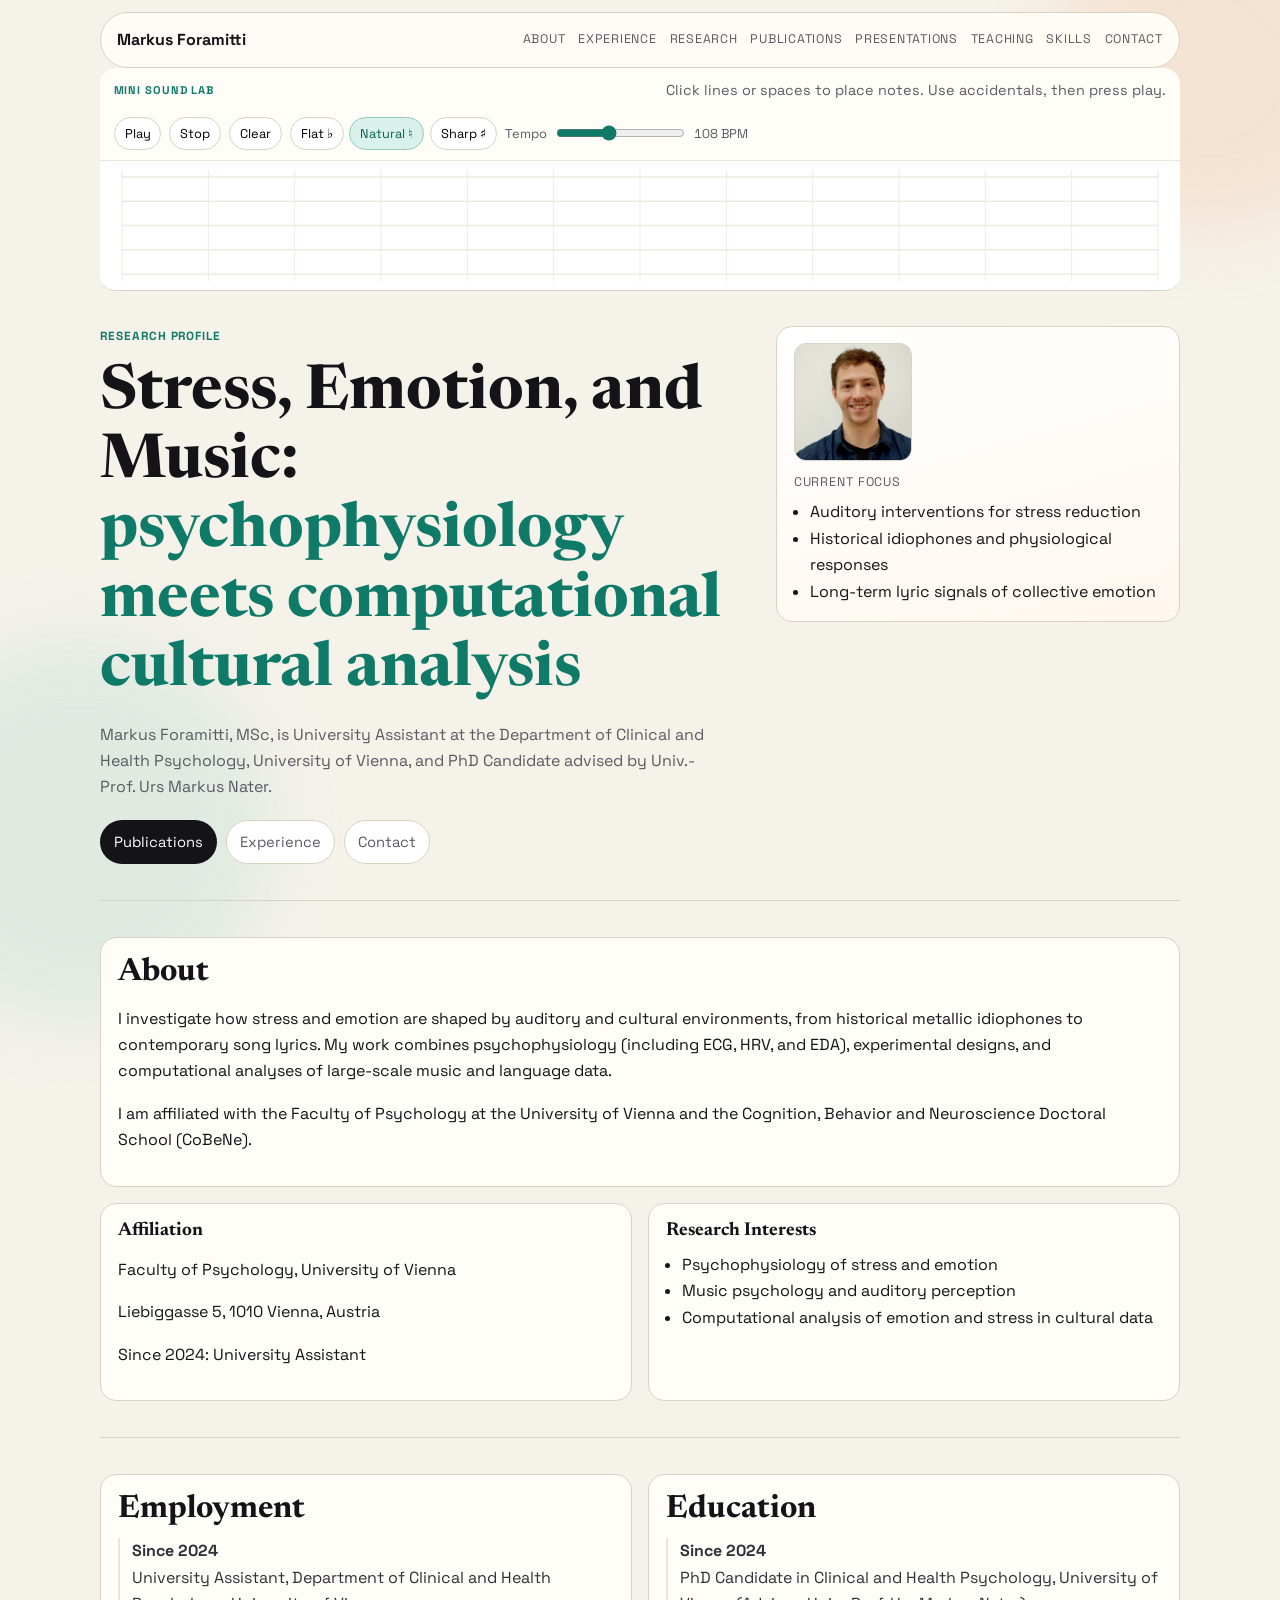
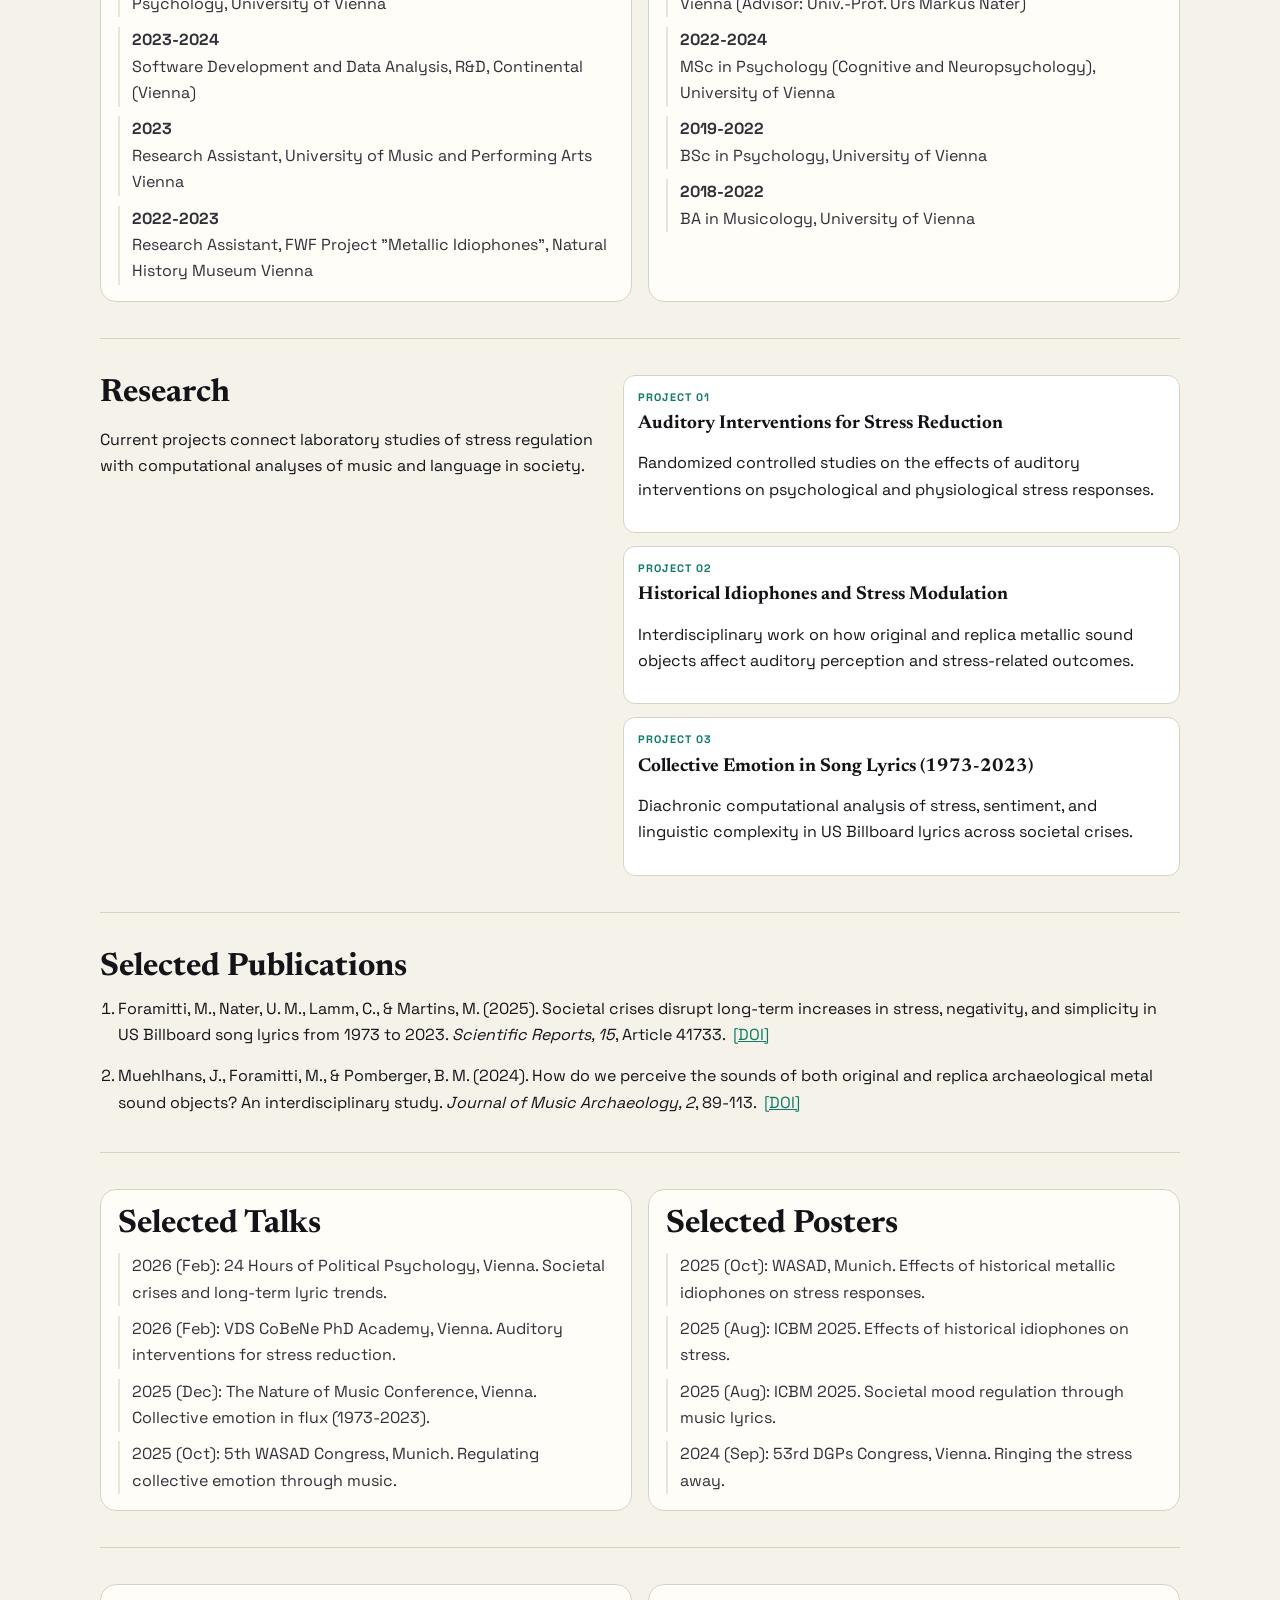
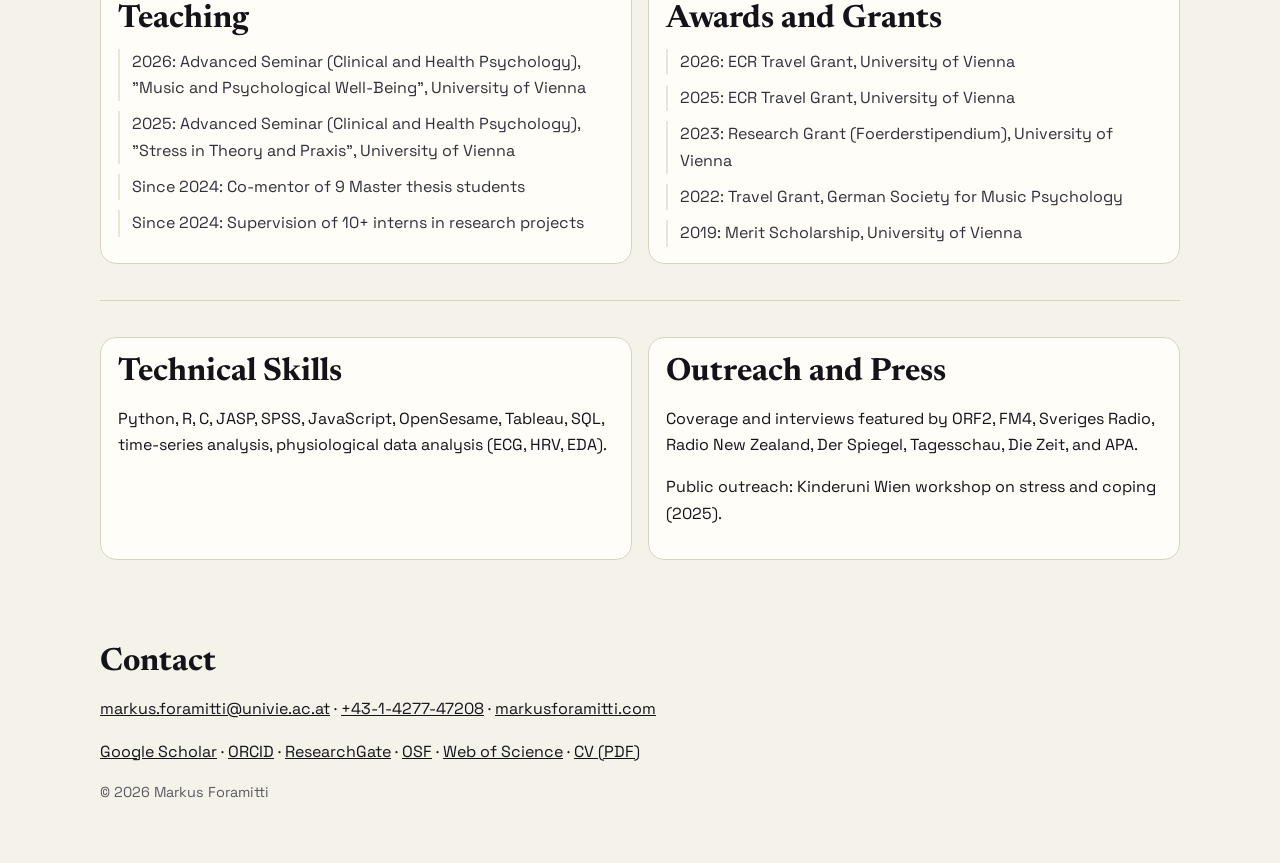
==== index.html @ e9f2b46a "Add files via upload" ====
<!doctype html>
<html lang="en">
  <head>
    <meta charset="UTF-8" />
    <meta name="viewport" content="width=device-width, initial-scale=1.0" />
    <title>Markus Foramitti | Researcher</title>
    <meta
      name="description"
      content="Personal website of Markus Foramitti, MSc. Research in stress, emotion, music psychology, and computational cultural data."
    />
    <link rel="preconnect" href="https://fonts.googleapis.com" />
    <link rel="preconnect" href="https://fonts.gstatic.com" crossorigin />
    <link
      href="https://fonts.googleapis.com/css2?family=Space+Grotesk:wght@400;500;700&family=Newsreader:opsz,wght@6..72,500;6..72,700&display=swap"
      rel="stylesheet"
    />
    <link rel="stylesheet" href="./styles.css" />
  </head>
  <body>
    <div class="decor decor-one" aria-hidden="true"></div>
    <div class="decor decor-two" aria-hidden="true"></div>

    <header class="site-header">
      <a class="brand" href="#top">Markus Foramitti</a>
      <nav class="site-nav" aria-label="Primary">
        <a href="#about">About</a>
        <a href="#experience">Experience</a>
        <a href="#research">Research</a>
        <a href="#publications">Publications</a>
        <a href="#presentations">Presentations</a>
        <a href="#teaching">Teaching</a>
        <a href="#skills">Skills</a>
        <a href="#contact">Contact</a>
      </nav>
    </header>

    <main id="top">
      <section class="interactive-banner reveal" aria-label="Interactive musical banner">
        <div class="banner-overlay">
          <p class="banner-kicker">Mini Sound Lab</p>
          <p class="banner-text">
            Click lines or spaces to place notes. Use accidentals, then press play.
          </p>
          <div class="music-controls">
            <button class="chip" id="play-notes">Play</button>
            <button class="chip" id="stop-notes">Stop</button>
            <button class="chip" id="clear-notes">Clear</button>
            <div class="accidental-group" aria-label="Accidental selection">
              <button class="chip acc-chip" data-acc="-1">Flat ♭</button>
              <button class="chip acc-chip is-active" data-acc="0">Natural ♮</button>
              <button class="chip acc-chip" data-acc="1">Sharp ♯</button>
            </div>
            <label class="tempo-wrap" for="tempo">
              Tempo
              <input id="tempo" type="range" min="60" max="180" value="108" />
              <span id="tempo-value">108 BPM</span>
            </label>
          </div>
        </div>
        <canvas id="music-staff" aria-label="Musical staff editor"></canvas>
      </section>

      <section class="hero reveal">
        <div class="hero-grid">
          <div>
            <p class="eyebrow">Research Profile</p>
            <h1>
              Stress, Emotion, and Music:
              <span>psychophysiology meets computational cultural analysis</span>
            </h1>
            <p class="lead">
              Markus Foramitti, MSc, is University Assistant at the Department
              of Clinical and Health Psychology, University of Vienna, and PhD
              Candidate advised by Univ.-Prof. Urs Markus Nater.
            </p>
            <div class="hero-actions">
              <a class="btn btn-primary" href="#publications">Publications</a>
              <a class="btn btn-ghost" href="#experience">Experience</a>
              <a class="btn btn-ghost" href="#contact">Contact</a>
            </div>
          </div>
          <aside class="hero-panel">
            <img
              class="profile-photo"
              src="./Foto2.jpeg"
              alt="Portrait of Markus Foramitti"
            />
            <p class="panel-title">Current Focus</p>
            <ul>
              <li>Auditory interventions for stress reduction</li>
              <li>Historical idiophones and physiological responses</li>
              <li>Long-term lyric signals of collective emotion</li>
            </ul>
          </aside>
        </div>
      </section>

      <section class="cards reveal" id="about">
        <article class="card card-large">
          <h2>About</h2>
          <p>
            I investigate how stress and emotion are shaped by auditory and
            cultural environments, from historical metallic idiophones to
            contemporary song lyrics. My work combines psychophysiology
            (including ECG, HRV, and EDA), experimental designs, and
            computational analyses of large-scale music and language data.
          </p>
          <p>
            I am affiliated with the Faculty of Psychology at the University of
            Vienna and the Cognition, Behavior and Neuroscience Doctoral School
            (CoBeNe).
          </p>
        </article>
        <article class="card">
          <h3>Affiliation</h3>
          <p>Faculty of Psychology, University of Vienna</p>
          <p>Liebiggasse 5, 1010 Vienna, Austria</p>
          <p>Since 2024: University Assistant</p>
        </article>
        <article class="card">
          <h3>Research Interests</h3>
          <ul>
            <li>Psychophysiology of stress and emotion</li>
            <li>Music psychology and auditory perception</li>
            <li>Computational analysis of emotion and stress in cultural data</li>
          </ul>
        </article>
      </section>

      <section class="cards reveal" id="experience">
        <article class="card">
          <h2>Employment</h2>
          <ul class="timeline">
            <li>
              <strong>Since 2024</strong><br />
              University Assistant, Department of Clinical and Health
              Psychology, University of Vienna
            </li>
            <li>
              <strong>2023-2024</strong><br />
              Software Development and Data Analysis, R&D, Continental (Vienna)
            </li>
            <li>
              <strong>2023</strong><br />
              Research Assistant, University of Music and Performing Arts Vienna
            </li>
            <li>
              <strong>2022-2023</strong><br />
              Research Assistant, FWF Project "Metallic Idiophones", Natural
              History Museum Vienna
            </li>
          </ul>
        </article>
        <article class="card">
          <h2>Education</h2>
          <ul class="timeline">
            <li>
              <strong>Since 2024</strong><br />
              PhD Candidate in Clinical and Health Psychology, University of
              Vienna (Advisor: Univ.-Prof. Urs Markus Nater)
            </li>
            <li>
              <strong>2022-2024</strong><br />
              MSc in Psychology (Cognitive and Neuropsychology), University of
              Vienna
            </li>
            <li>
              <strong>2019-2022</strong><br />
              BSc in Psychology, University of Vienna
            </li>
            <li>
              <strong>2018-2022</strong><br />
              BA in Musicology, University of Vienna
            </li>
          </ul>
        </article>
      </section>

      <section class="split reveal" id="research">
        <div>
          <h2>Research</h2>
          <p>
            Current projects connect laboratory studies of stress regulation
            with computational analyses of music and language in society.
          </p>
        </div>
        <div class="project-list">
          <article class="project">
            <p class="project-tag">Project 01</p>
            <h3>Auditory Interventions for Stress Reduction</h3>
            <p>
              Randomized controlled studies on the effects of auditory
              interventions on psychological and physiological stress responses.
            </p>
          </article>
          <article class="project">
            <p class="project-tag">Project 02</p>
            <h3>Historical Idiophones and Stress Modulation</h3>
            <p>
              Interdisciplinary work on how original and replica metallic sound
              objects affect auditory perception and stress-related outcomes.
            </p>
          </article>
          <article class="project">
            <p class="project-tag">Project 03</p>
            <h3>Collective Emotion in Song Lyrics (1973-2023)</h3>
            <p>
              Diachronic computational analysis of stress, sentiment, and
              linguistic complexity in US Billboard lyrics across societal
              crises.
            </p>
          </article>
        </div>
      </section>

      <section class="reveal" id="publications">
        <h2>Selected Publications</h2>
        <ol class="pub-list">
          <li>
            Foramitti, M., Nater, U. M., Lamm, C., & Martins, M. (2025).
            Societal crises disrupt long-term increases in stress, negativity,
            and simplicity in US Billboard song lyrics from 1973 to 2023.
            <em>Scientific Reports, 15</em>, Article 41733.
            <a href="https://doi.org/10.1038/s41598-025-28327-5">[DOI]</a>
          </li>
          <li>
            Muehlhans, J., Foramitti, M., & Pomberger, B. M. (2024). How do we
            perceive the sounds of both original and replica archaeological
            metal sound objects? An interdisciplinary study.
            <em>Journal of Music Archaeology, 2</em>, 89-113.
            <a href="https://doi.org/10.1553/JMA-002-04">[DOI]</a>
          </li>
        </ol>
      </section>

      <section class="cards reveal" id="presentations">
        <article class="card">
          <h2>Selected Talks</h2>
          <ul class="timeline">
            <li>
              2026 (Feb): 24 Hours of Political Psychology, Vienna. Societal
              crises and long-term lyric trends.
            </li>
            <li>
              2026 (Feb): VDS CoBeNe PhD Academy, Vienna. Auditory
              interventions for stress reduction.
            </li>
            <li>
              2025 (Dec): The Nature of Music Conference, Vienna. Collective
              emotion in flux (1973-2023).
            </li>
            <li>
              2025 (Oct): 5th WASAD Congress, Munich. Regulating collective
              emotion through music.
            </li>
          </ul>
        </article>
        <article class="card">
          <h2>Selected Posters</h2>
          <ul class="timeline">
            <li>
              2025 (Oct): WASAD, Munich. Effects of historical metallic
              idiophones on stress responses.
            </li>
            <li>
              2025 (Aug): ICBM 2025. Effects of historical idiophones on stress.
            </li>
            <li>
              2025 (Aug): ICBM 2025. Societal mood regulation through music
              lyrics.
            </li>
            <li>
              2024 (Sep): 53rd DGPs Congress, Vienna. Ringing the stress away.
            </li>
          </ul>
        </article>
      </section>

      <section class="cards reveal" id="teaching">
        <article class="card">
          <h2>Teaching</h2>
          <ul class="timeline">
            <li>
              2026: Advanced Seminar (Clinical and Health Psychology), "Music
              and Psychological Well-Being", University of Vienna
            </li>
            <li>
              2025: Advanced Seminar (Clinical and Health Psychology), "Stress
              in Theory and Praxis", University of Vienna
            </li>
            <li>Since 2024: Co-mentor of 9 Master thesis students</li>
            <li>Since 2024: Supervision of 10+ interns in research projects</li>
          </ul>
        </article>
        <article class="card">
          <h2>Awards and Grants</h2>
          <ul class="timeline">
            <li>2026: ECR Travel Grant, University of Vienna</li>
            <li>2025: ECR Travel Grant, University of Vienna</li>
            <li>2023: Research Grant (Foerderstipendium), University of Vienna</li>
            <li>2022: Travel Grant, German Society for Music Psychology</li>
            <li>2019: Merit Scholarship, University of Vienna</li>
          </ul>
        </article>
      </section>

      <section class="cards reveal" id="skills">
        <article class="card">
          <h2>Technical Skills</h2>
          <p>
            Python, R, C, JASP, SPSS, JavaScript, OpenSesame, Tableau, SQL,
            time-series analysis, physiological data analysis (ECG, HRV, EDA).
          </p>
        </article>
        <article class="card">
          <h2>Outreach and Press</h2>
          <p>
            Coverage and interviews featured by ORF2, FM4, Sveriges Radio, Radio
            New Zealand, Der Spiegel, Tagesschau, Die Zeit, and APA.
          </p>
          <p>
            Public outreach: Kinderuni Wien workshop on stress and coping
            (2025).
          </p>
        </article>
      </section>
    </main>

    <footer class="site-footer reveal" id="contact">
      <h2>Contact</h2>
      <p>
        <a href="mailto:markus.foramitti@univie.ac.at">markus.foramitti@univie.ac.at</a>
        ·
        <a href="tel:+431427747208">+43-1-4277-47208</a>
        ·
        <a href="https://markusforamitti.com">markusforamitti.com</a>
      </p>
      <p>
        <a href="#">Google Scholar</a>
        ·
        <a href="#">ORCID</a>
        ·
        <a href="#">ResearchGate</a>
        ·
        <a href="#">OSF</a>
        ·
        <a href="#">Web of Science</a>
        ·
        <a href="#">CV (PDF)</a>
      </p>
      <p class="small">© <span id="year"></span> Markus Foramitti</p>
    </footer>

    <script src="./script.js"></script>
  </body>
</html>
---- styles.css ----
:root {
  --bg: #f5f2ea;
  --paper: #fffdf8;
  --ink: #141318;
  --muted: #5b5a62;
  --line: #d8d2c5;
  --brand: #0f7a68;
  --brand-soft: #d8f1ea;
  --accent: #ff7f50;
  --max: 1080px;
  --radius: 16px;
}

*,
*::before,
*::after {
  box-sizing: border-box;
}

html {
  scroll-behavior: smooth;
}

body {
  margin: 0;
  min-height: 100vh;
  font-family: "Space Grotesk", sans-serif;
  color: var(--ink);
  background: var(--bg);
  line-height: 1.65;
}

.decor {
  position: fixed;
  z-index: -1;
  border-radius: 999px;
  filter: blur(35px);
  opacity: 0.35;
}

.decor-one {
  width: 320px;
  height: 320px;
  top: -90px;
  right: -90px;
  background: #f5c9a8;
}

.decor-two {
  width: 380px;
  height: 380px;
  bottom: -120px;
  left: -110px;
  background: #b9ddd2;
}

a {
  color: inherit;
}

.site-header {
  position: sticky;
  top: 0;
  z-index: 50;
  width: min(100% - 2rem, var(--max));
  margin: 0.75rem auto 0;
  padding: 0.85rem 1rem;
  border: 1px solid var(--line);
  border-radius: 999px;
  background: rgba(255, 253, 248, 0.92);
  backdrop-filter: blur(10px);
  display: flex;
  align-items: center;
  justify-content: space-between;
  gap: 1rem;
}

.brand {
  text-decoration: none;
  font-weight: 700;
}

.site-nav {
  display: flex;
  flex-wrap: wrap;
  justify-content: flex-end;
  gap: 0.4rem 0.8rem;
}

.site-nav a {
  text-decoration: none;
  font-size: 0.78rem;
  letter-spacing: 0.06em;
  text-transform: uppercase;
  color: var(--muted);
}

.site-nav a:hover {
  color: var(--ink);
}

main,
.site-footer {
  width: min(100% - 2rem, var(--max));
  margin: 0 auto;
}

section {
  margin: 0;
  padding: 2.25rem 0;
  border-top: 1px solid var(--line);
}

h1,
h2,
h3 {
  font-family: "Newsreader", serif;
  line-height: 1.13;
  margin: 0 0 0.7rem;
}

h1 {
  font-size: clamp(2.05rem, 4.8vw, 4rem);
  max-width: 19ch;
}

h2 {
  font-size: clamp(1.4rem, 2.5vw, 2rem);
}

h1 span {
  color: var(--brand);
}

.eyebrow {
  margin: 0 0 0.8rem;
  font-size: 0.74rem;
  letter-spacing: 0.08em;
  text-transform: uppercase;
  color: var(--brand);
  font-weight: 700;
}

.lead {
  max-width: 62ch;
  color: var(--muted);
}

.hero {
  border-top: 0;
  padding-top: 2.2rem;
}

.hero-grid {
  display: grid;
  grid-template-columns: 1.3fr 0.8fr;
  gap: 1.2rem;
  align-items: start;
}

.hero-panel {
  background: linear-gradient(165deg, #fff 0%, #fff7ef 100%);
  border: 1px solid var(--line);
  border-radius: var(--radius);
  padding: 1rem 1.05rem;
}

.profile-photo {
  width: 118px;
  max-width: 100%;
  aspect-ratio: 1 / 1;
  object-fit: cover;
  border-radius: 12px;
  border: 1px solid #d9d3c7;
  margin: 0 0 0.7rem;
  display: block;
}

.hero-panel ul {
  margin: 0.4rem 0 0;
  padding-left: 1rem;
}

.panel-title {
  margin: 0;
  font-size: 0.78rem;
  letter-spacing: 0.07em;
  text-transform: uppercase;
  color: var(--muted);
}

.hero-actions {
  margin-top: 1.2rem;
  display: flex;
  gap: 0.6rem;
  flex-wrap: wrap;
}

.btn {
  text-decoration: none;
  display: inline-block;
  font-size: 0.92rem;
  padding: 0.54rem 0.8rem;
  border-radius: 999px;
  border: 1px solid transparent;
}

.btn-primary {
  background: var(--ink);
  color: #fff;
}

.btn-ghost {
  background: #fff;
  border-color: var(--line);
  color: var(--muted);
}

.interactive-banner {
  padding: 0;
  border-top: 0;
  border-bottom: 1px solid var(--line);
  border-radius: var(--radius);
  overflow: hidden;
  background: var(--paper);
}

.banner-overlay {
  padding: 0.7rem 0.85rem 0.65rem;
  display: flex;
  align-items: center;
  justify-content: space-between;
  gap: 0.9rem;
  flex-wrap: wrap;
}

.banner-kicker {
  margin: 0;
  font-size: 0.7rem;
  letter-spacing: 0.08em;
  text-transform: uppercase;
  color: var(--brand);
  font-weight: 700;
}

.banner-text {
  margin: 0;
  color: var(--muted);
  font-size: 0.9rem;
}

.music-controls {
  display: flex;
  align-items: center;
  gap: 0.5rem;
  flex-wrap: wrap;
}

.accidental-group {
  display: inline-flex;
  align-items: center;
  gap: 0.35rem;
}

.chip {
  background: #fff;
  border: 1px solid var(--line);
  border-radius: 999px;
  padding: 0.3rem 0.62rem;
  font: inherit;
  font-size: 0.8rem;
  cursor: pointer;
}

.chip:hover {
  border-color: #bcb6a8;
}

.acc-chip.is-active {
  background: var(--brand-soft);
  border-color: #96c8bc;
  color: #0d5f51;
}

.tempo-wrap {
  display: inline-flex;
  align-items: center;
  gap: 0.45rem;
  font-size: 0.8rem;
  color: var(--muted);
}

#tempo {
  accent-color: var(--brand);
}

#tempo-value {
  min-width: 64px;
  font-variant-numeric: tabular-nums;
}

#music-staff {
  width: 100%;
  height: 130px;
  display: block;
  border-top: 1px solid #ece7db;
  background: linear-gradient(180deg, #fff 0%, #fffdf9 100%);
  cursor: crosshair;
}

.cards {
  display: grid;
  grid-template-columns: repeat(2, minmax(0, 1fr));
  gap: 1rem;
}

.card {
  background: var(--paper);
  border: 1px solid var(--line);
  border-radius: var(--radius);
  padding: 1rem 1.05rem;
}

.card-large {
  grid-column: span 2;
}

.split {
  display: grid;
  grid-template-columns: 1fr 1.1fr;
  gap: 1rem;
}

.project-list {
  display: grid;
  gap: 0.8rem;
}

.project {
  background: #fff;
  border: 1px solid var(--line);
  border-radius: 12px;
  padding: 0.82rem 0.9rem;
}

.project-tag {
  margin: 0 0 0.4rem;
  font-size: 0.68rem;
  letter-spacing: 0.09em;
  text-transform: uppercase;
  color: var(--brand);
  font-weight: 700;
}

ul {
  margin: 0.4rem 0 0;
  padding-left: 1rem;
}

.timeline {
  list-style: none;
  padding: 0;
  margin: 0.4rem 0 0;
  display: grid;
  gap: 0.62rem;
}

.timeline li {
  border-left: 2px solid #ebe5d8;
  padding-left: 0.75rem;
  color: #303038;
}

.pub-list {
  margin: 0.45rem 0 0;
  padding-left: 1.15rem;
  display: grid;
  gap: 0.9rem;
}

.pub-list a {
  color: var(--brand);
  margin-left: 0.25rem;
}

.site-footer {
  margin-top: 1rem;
  padding: 2rem 0 2.7rem;
}

.site-footer .small {
  color: var(--muted);
  font-size: 0.9rem;
}

.reveal {
  opacity: 0;
  transform: translateY(10px);
}

.reveal.visible {
  opacity: 1;
  transform: translateY(0);
  transition: opacity 0.55s ease, transform 0.55s ease;
}

@media (max-width: 920px) {
  .hero-grid,
  .split {
    grid-template-columns: 1fr;
  }
}

@media (max-width: 760px) {
  .site-header {
    border-radius: 18px;
    align-items: flex-start;
  }

  .cards {
    grid-template-columns: 1fr;
  }

  .card-large {
    grid-column: span 1;
  }

  .banner-overlay {
    padding: 0.7rem;
  }

  #music-staff {
    height: 145px;
  }

  .tempo-wrap {
    width: 100%;
  }

  .profile-photo {
    width: 96px;
  }
}
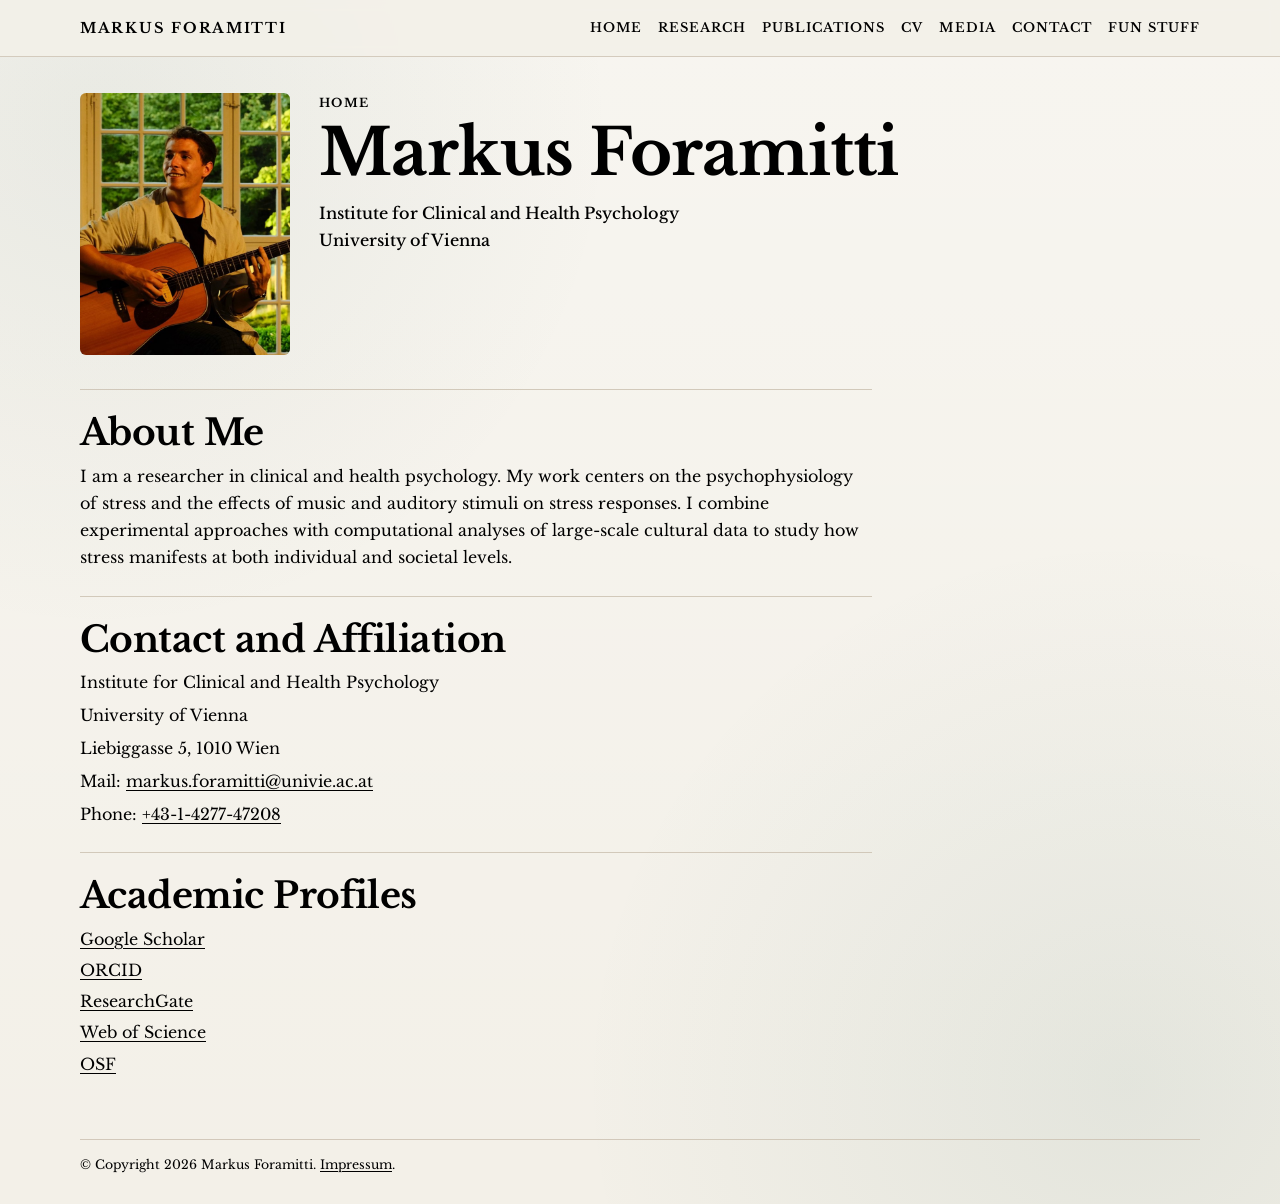
==== commit a85f1679: "Add files via upload" ====
--- a/index.html
+++ b/index.html
@@ -2,353 +2,167 @@
 <html lang="en">
   <head>
     <meta charset="UTF-8" />
-    <meta name="viewport" content="width=device-width, initial-scale=1.0" />
-    <title>Markus Foramitti | Researcher</title>
+    <meta name="viewport" content="width=device-width, initial-scale=1" />
+    <title>Home | Markus Foramitti</title>
     <meta
       name="description"
-      content="Personal website of Markus Foramitti, MSc. Research in stress, emotion, music psychology, and computational cultural data."
+      content="Home page of Markus Foramitti, researcher in clinical and health psychology with a focus on psychophysiology of stress and auditory stimuli."
+    />
+    <link rel="canonical" href="https://markusforamitti.com/" />
+    <meta property="og:title" content="Markus Foramitti" />
+    <meta
+      property="og:description"
+      content="Research in clinical and health psychology, stress psychophysiology, and music-related stress responses."
+    />
+    <meta property="og:type" content="website" />
+    <meta property="og:url" content="https://markusforamitti.com/" />
+    <meta property="og:image" content="https://markusforamitti.com/Foto_website.jpeg" />
+    <meta name="twitter:card" content="summary_large_image" />
+    <meta name="twitter:title" content="Markus Foramitti" />
+    <meta
+      name="twitter:description"
+      content="Research in clinical and health psychology, stress psychophysiology, and music-related stress responses."
     />
     <link rel="preconnect" href="https://fonts.googleapis.com" />
     <link rel="preconnect" href="https://fonts.gstatic.com" crossorigin />
     <link
-      href="https://fonts.googleapis.com/css2?family=Space+Grotesk:wght@400;500;700&family=Newsreader:opsz,wght@6..72,500;6..72,700&display=swap"
+      href="https://fonts.googleapis.com/css2?family=Libre+Baskerville:wght@400;700&display=swap"
       rel="stylesheet"
     />
     <link rel="stylesheet" href="./styles.css" />
+    <script type="application/ld+json">
+      {
+        "@context": "https://schema.org",
+        "@graph": [
+          {
+            "@type": "WebSite",
+            "@id": "https://markusforamitti.com/#website",
+            "name": "Markus Foramitti",
+            "url": "https://markusforamitti.com/"
+          },
+          {
+            "@type": "Person",
+            "@id": "https://markusforamitti.com/#person",
+            "name": "Markus Foramitti",
+            "url": "https://markusforamitti.com/",
+            "image": "https://markusforamitti.com/Foto_website.jpeg",
+            "jobTitle": "Researcher in Clinical and Health Psychology",
+            "affiliation": {
+              "@type": "Organization",
+              "name": "University of Vienna, Institute for Clinical and Health Psychology"
+            },
+            "email": "markus.foramitti@univie.ac.at",
+            "telephone": "+43-1-4277-47208",
+            "sameAs": [
+              "https://scholar.google.com/citations?user=DZDmgwkAAAAJ&hl=de",
+              "https://orcid.org/0009-0004-8712-4352",
+              "https://www.researchgate.net/profile/Markus_Foramitti",
+              "https://www.webofscience.com/wos/author/record/MCI-7844-2025",
+              "https://osf.io/user/whpj5"
+            ]
+          },
+          {
+            "@type": "WebPage",
+            "name": "Home",
+            "url": "https://markusforamitti.com/",
+            "isPartOf": { "@id": "https://markusforamitti.com/#website" },
+            "about": { "@id": "https://markusforamitti.com/#person" }
+          }
+        ]
+      }
+    </script>
   </head>
   <body>
-    <div class="decor decor-one" aria-hidden="true"></div>
-    <div class="decor decor-two" aria-hidden="true"></div>
-
     <header class="site-header">
-      <a class="brand" href="#top">Markus Foramitti</a>
-      <nav class="site-nav" aria-label="Primary">
-        <a href="#about">About</a>
-        <a href="#experience">Experience</a>
-        <a href="#research">Research</a>
-        <a href="#publications">Publications</a>
-        <a href="#presentations">Presentations</a>
-        <a href="#teaching">Teaching</a>
-        <a href="#skills">Skills</a>
-        <a href="#contact">Contact</a>
-      </nav>
+      <div class="wrap header-inner">
+        <a class="brand" href="./index.html">Markus Foramitti</a>
+        <button
+          class="nav-toggle"
+          type="button"
+          aria-expanded="false"
+          aria-controls="site-nav"
+        >
+          Menu
+        </button>
+        <nav class="site-nav" id="site-nav" aria-label="Primary">
+          <a href="./index.html" aria-current="page">Home</a>
+          <a href="./research.html">Research</a>
+          <a href="./publications.html">Publications</a>
+          <a href="./cv.html">CV</a>
+          <a href="./media.html">Media</a>
+          <a href="./contact.html">Contact</a>
+          <a href="./fun-stuff.html">Fun Stuff</a>
+        </nav>
+      </div>
     </header>
 
-    <main id="top">
-      <section class="interactive-banner reveal" aria-label="Interactive musical banner">
-        <div class="banner-overlay">
-          <p class="banner-kicker">Mini Sound Lab</p>
-          <p class="banner-text">
-            Click lines or spaces to place notes. Use accidentals, then press play.
+    <main class="wrap home-main">
+      <section class="hero">
+        <img
+          class="headshot"
+          src="./Foto_website.jpeg"
+          alt="Portrait of Markus Foramitti"
+        />
+        <div class="hero-copy">
+          <p class="kicker">Home</p>
+          <h1>Markus Foramitti</h1>
+          <p class="affiliations">
+            Institute for Clinical and Health Psychology<br />
+            University of Vienna
           </p>
-          <div class="music-controls">
-            <button class="chip" id="play-notes">Play</button>
-            <button class="chip" id="stop-notes">Stop</button>
-            <button class="chip" id="clear-notes">Clear</button>
-            <div class="accidental-group" aria-label="Accidental selection">
-              <button class="chip acc-chip" data-acc="-1">Flat ♭</button>
-              <button class="chip acc-chip is-active" data-acc="0">Natural ♮</button>
-              <button class="chip acc-chip" data-acc="1">Sharp ♯</button>
-            </div>
-            <label class="tempo-wrap" for="tempo">
-              Tempo
-              <input id="tempo" type="range" min="60" max="180" value="108" />
-              <span id="tempo-value">108 BPM</span>
-            </label>
-          </div>
-        </div>
-        <canvas id="music-staff" aria-label="Musical staff editor"></canvas>
-      </section>
-
-      <section class="hero reveal">
-        <div class="hero-grid">
-          <div>
-            <p class="eyebrow">Research Profile</p>
-            <h1>
-              Stress, Emotion, and Music:
-              <span>psychophysiology meets computational cultural analysis</span>
-            </h1>
-            <p class="lead">
-              Markus Foramitti, MSc, is University Assistant at the Department
-              of Clinical and Health Psychology, University of Vienna, and PhD
-              Candidate advised by Univ.-Prof. Urs Markus Nater.
-            </p>
-            <div class="hero-actions">
-              <a class="btn btn-primary" href="#publications">Publications</a>
-              <a class="btn btn-ghost" href="#experience">Experience</a>
-              <a class="btn btn-ghost" href="#contact">Contact</a>
-            </div>
-          </div>
-          <aside class="hero-panel">
-            <img
-              class="profile-photo"
-              src="./Foto2.jpeg"
-              alt="Portrait of Markus Foramitti"
-            />
-            <p class="panel-title">Current Focus</p>
-            <ul>
-              <li>Auditory interventions for stress reduction</li>
-              <li>Historical idiophones and physiological responses</li>
-              <li>Long-term lyric signals of collective emotion</li>
-            </ul>
-          </aside>
         </div>
       </section>
 
-      <section class="cards reveal" id="about">
-        <article class="card card-large">
-          <h2>About</h2>
-          <p>
-            I investigate how stress and emotion are shaped by auditory and
-            cultural environments, from historical metallic idiophones to
-            contemporary song lyrics. My work combines psychophysiology
-            (including ECG, HRV, and EDA), experimental designs, and
-            computational analyses of large-scale music and language data.
-          </p>
-          <p>
-            I am affiliated with the Faculty of Psychology at the University of
-            Vienna and the Cognition, Behavior and Neuroscience Doctoral School
-            (CoBeNe).
-          </p>
-        </article>
-        <article class="card">
-          <h3>Affiliation</h3>
-          <p>Faculty of Psychology, University of Vienna</p>
-          <p>Liebiggasse 5, 1010 Vienna, Austria</p>
-          <p>Since 2024: University Assistant</p>
-        </article>
-        <article class="card">
-          <h3>Research Interests</h3>
-          <ul>
-            <li>Psychophysiology of stress and emotion</li>
-            <li>Music psychology and auditory perception</li>
-            <li>Computational analysis of emotion and stress in cultural data</li>
-          </ul>
-        </article>
+      <section class="content-section" aria-labelledby="about-heading">
+        <h2 id="about-heading">About Me</h2>
+        <p>
+          I am a researcher in clinical and health psychology. My work centers on
+          the psychophysiology of stress and the effects of music and auditory
+          stimuli on stress responses. I combine experimental approaches with
+          computational analyses of large-scale cultural data to study how stress
+          manifests at both individual and societal levels.
+        </p>
       </section>
 
-      <section class="cards reveal" id="experience">
-        <article class="card">
-          <h2>Employment</h2>
-          <ul class="timeline">
-            <li>
-              <strong>Since 2024</strong><br />
-              University Assistant, Department of Clinical and Health
-              Psychology, University of Vienna
-            </li>
-            <li>
-              <strong>2023-2024</strong><br />
-              Software Development and Data Analysis, R&D, Continental (Vienna)
-            </li>
-            <li>
-              <strong>2023</strong><br />
-              Research Assistant, University of Music and Performing Arts Vienna
-            </li>
-            <li>
-              <strong>2022-2023</strong><br />
-              Research Assistant, FWF Project "Metallic Idiophones", Natural
-              History Museum Vienna
-            </li>
-          </ul>
-        </article>
-        <article class="card">
-          <h2>Education</h2>
-          <ul class="timeline">
-            <li>
-              <strong>Since 2024</strong><br />
-              PhD Candidate in Clinical and Health Psychology, University of
-              Vienna (Advisor: Univ.-Prof. Urs Markus Nater)
-            </li>
-            <li>
-              <strong>2022-2024</strong><br />
-              MSc in Psychology (Cognitive and Neuropsychology), University of
-              Vienna
-            </li>
-            <li>
-              <strong>2019-2022</strong><br />
-              BSc in Psychology, University of Vienna
-            </li>
-            <li>
-              <strong>2018-2022</strong><br />
-              BA in Musicology, University of Vienna
-            </li>
-          </ul>
-        </article>
+      <section class="content-section" aria-labelledby="contact-heading">
+        <h2 id="contact-heading">Contact and Affiliation</h2>
+        <p>Institute for Clinical and Health Psychology</p>
+        <p>University of Vienna</p>
+        <p>Liebiggasse 5, 1010 Wien</p>
+        <p>
+          Mail:
+          <a href="mailto:markus.foramitti@univie.ac.at">markus.foramitti@univie.ac.at</a>
+        </p>
+        <p>Phone: <a href="tel:+431427747208">+43-1-4277-47208</a></p>
       </section>
 
-      <section class="split reveal" id="research">
-        <div>
-          <h2>Research</h2>
-          <p>
-            Current projects connect laboratory studies of stress regulation
-            with computational analyses of music and language in society.
-          </p>
-        </div>
-        <div class="project-list">
-          <article class="project">
-            <p class="project-tag">Project 01</p>
-            <h3>Auditory Interventions for Stress Reduction</h3>
-            <p>
-              Randomized controlled studies on the effects of auditory
-              interventions on psychological and physiological stress responses.
-            </p>
-          </article>
-          <article class="project">
-            <p class="project-tag">Project 02</p>
-            <h3>Historical Idiophones and Stress Modulation</h3>
-            <p>
-              Interdisciplinary work on how original and replica metallic sound
-              objects affect auditory perception and stress-related outcomes.
-            </p>
-          </article>
-          <article class="project">
-            <p class="project-tag">Project 03</p>
-            <h3>Collective Emotion in Song Lyrics (1973-2023)</h3>
-            <p>
-              Diachronic computational analysis of stress, sentiment, and
-              linguistic complexity in US Billboard lyrics across societal
-              crises.
-            </p>
-          </article>
-        </div>
-      </section>
-
-      <section class="reveal" id="publications">
-        <h2>Selected Publications</h2>
-        <ol class="pub-list">
+      <section class="content-section" aria-labelledby="platforms-heading">
+        <h2 id="platforms-heading">Academic Profiles</h2>
+        <ul class="links-list">
           <li>
-            Foramitti, M., Nater, U. M., Lamm, C., & Martins, M. (2025).
-            Societal crises disrupt long-term increases in stress, negativity,
-            and simplicity in US Billboard song lyrics from 1973 to 2023.
-            <em>Scientific Reports, 15</em>, Article 41733.
-            <a href="https://doi.org/10.1038/s41598-025-28327-5">[DOI]</a>
+            <a href="https://scholar.google.com/citations?user=DZDmgwkAAAAJ&hl=de"
+              >Google Scholar</a
+            >
+          </li>
+          <li><a href="https://orcid.org/0009-0004-8712-4352">ORCID</a></li>
+          <li>
+            <a href="https://www.researchgate.net/profile/Markus_Foramitti">ResearchGate</a>
           </li>
           <li>
-            Muehlhans, J., Foramitti, M., & Pomberger, B. M. (2024). How do we
-            perceive the sounds of both original and replica archaeological
-            metal sound objects? An interdisciplinary study.
-            <em>Journal of Music Archaeology, 2</em>, 89-113.
-            <a href="https://doi.org/10.1553/JMA-002-04">[DOI]</a>
+            <a href="https://www.webofscience.com/wos/author/record/MCI-7844-2025"
+              >Web of Science</a
+            >
           </li>
-        </ol>
-      </section>
-
-      <section class="cards reveal" id="presentations">
-        <article class="card">
-          <h2>Selected Talks</h2>
-          <ul class="timeline">
-            <li>
-              2026 (Feb): 24 Hours of Political Psychology, Vienna. Societal
-              crises and long-term lyric trends.
-            </li>
-            <li>
-              2026 (Feb): VDS CoBeNe PhD Academy, Vienna. Auditory
-              interventions for stress reduction.
-            </li>
-            <li>
-              2025 (Dec): The Nature of Music Conference, Vienna. Collective
-              emotion in flux (1973-2023).
-            </li>
-            <li>
-              2025 (Oct): 5th WASAD Congress, Munich. Regulating collective
-              emotion through music.
-            </li>
-          </ul>
-        </article>
-        <article class="card">
-          <h2>Selected Posters</h2>
-          <ul class="timeline">
-            <li>
-              2025 (Oct): WASAD, Munich. Effects of historical metallic
-              idiophones on stress responses.
-            </li>
-            <li>
-              2025 (Aug): ICBM 2025. Effects of historical idiophones on stress.
-            </li>
-            <li>
-              2025 (Aug): ICBM 2025. Societal mood regulation through music
-              lyrics.
-            </li>
-            <li>
-              2024 (Sep): 53rd DGPs Congress, Vienna. Ringing the stress away.
-            </li>
-          </ul>
-        </article>
-      </section>
-
-      <section class="cards reveal" id="teaching">
-        <article class="card">
-          <h2>Teaching</h2>
-          <ul class="timeline">
-            <li>
-              2026: Advanced Seminar (Clinical and Health Psychology), "Music
-              and Psychological Well-Being", University of Vienna
-            </li>
-            <li>
-              2025: Advanced Seminar (Clinical and Health Psychology), "Stress
-              in Theory and Praxis", University of Vienna
-            </li>
-            <li>Since 2024: Co-mentor of 9 Master thesis students</li>
-            <li>Since 2024: Supervision of 10+ interns in research projects</li>
-          </ul>
-        </article>
-        <article class="card">
-          <h2>Awards and Grants</h2>
-          <ul class="timeline">
-            <li>2026: ECR Travel Grant, University of Vienna</li>
-            <li>2025: ECR Travel Grant, University of Vienna</li>
-            <li>2023: Research Grant (Foerderstipendium), University of Vienna</li>
-            <li>2022: Travel Grant, German Society for Music Psychology</li>
-            <li>2019: Merit Scholarship, University of Vienna</li>
-          </ul>
-        </article>
-      </section>
-
-      <section class="cards reveal" id="skills">
-        <article class="card">
-          <h2>Technical Skills</h2>
-          <p>
-            Python, R, C, JASP, SPSS, JavaScript, OpenSesame, Tableau, SQL,
-            time-series analysis, physiological data analysis (ECG, HRV, EDA).
-          </p>
-        </article>
-        <article class="card">
-          <h2>Outreach and Press</h2>
-          <p>
-            Coverage and interviews featured by ORF2, FM4, Sveriges Radio, Radio
-            New Zealand, Der Spiegel, Tagesschau, Die Zeit, and APA.
-          </p>
-          <p>
-            Public outreach: Kinderuni Wien workshop on stress and coping
-            (2025).
-          </p>
-        </article>
+          <li><a href="https://osf.io/user/whpj5">OSF</a></li>
+        </ul>
       </section>
     </main>
 
-    <footer class="site-footer reveal" id="contact">
-      <h2>Contact</h2>
+    <footer class="site-footer wrap">
       <p>
-        <a href="mailto:markus.foramitti@univie.ac.at">markus.foramitti@univie.ac.at</a>
-        ·
-        <a href="tel:+431427747208">+43-1-4277-47208</a>
-        ·
-        <a href="https://markusforamitti.com">markusforamitti.com</a>
+        &copy; Copyright 2026 Markus Foramitti.
+        <a href="./impressum.html">Impressum</a>.
       </p>
-      <p>
-        <a href="#">Google Scholar</a>
-        ·
-        <a href="#">ORCID</a>
-        ·
-        <a href="#">ResearchGate</a>
-        ·
-        <a href="#">OSF</a>
-        ·
-        <a href="#">Web of Science</a>
-        ·
-        <a href="#">CV (PDF)</a>
-      </p>
-      <p class="small">© <span id="year"></span> Markus Foramitti</p>
     </footer>
 
     <script src="./script.js"></script>
--- a/styles.css
+++ b/styles.css
@@ -1,14 +1,10 @@
 :root {
-  --bg: #f5f2ea;
-  --paper: #fffdf8;
-  --ink: #141318;
-  --muted: #5b5a62;
-  --line: #d8d2c5;
-  --brand: #0f7a68;
-  --brand-soft: #d8f1ea;
-  --accent: #ff7f50;
-  --max: 1080px;
-  --radius: 16px;
+  --bg: #f3f0e8;
+  --ink: #000000;
+  --muted: #000000;
+  --line: #cfc5b5;
+  --accent: #2c6558;
+  --max-width: 1120px;
 }
 
 *,
@@ -24,420 +20,302 @@
 body {
   margin: 0;
   min-height: 100vh;
-  font-family: "Space Grotesk", sans-serif;
-  color: var(--ink);
-  background: var(--bg);
-  line-height: 1.65;
-}
-
-.decor {
-  position: fixed;
-  z-index: -1;
-  border-radius: 999px;
-  filter: blur(35px);
-  opacity: 0.35;
-}
-
-.decor-one {
-  width: 320px;
-  height: 320px;
-  top: -90px;
-  right: -90px;
-  background: #f5c9a8;
-}
-
-.decor-two {
-  width: 380px;
-  height: 380px;
-  bottom: -120px;
-  left: -110px;
-  background: #b9ddd2;
+  font-family: "Libre Baskerville", serif;
+  color: var(--ink);
+  background-color: var(--bg);
+  background-image:
+    radial-gradient(circle at 8% 10%, rgba(70, 103, 85, 0.08), transparent 32%),
+    radial-gradient(circle at 88% 90%, rgba(42, 94, 81, 0.08), transparent 35%),
+    linear-gradient(180deg, rgba(255, 255, 255, 0.35), rgba(255, 255, 255, 0));
+  line-height: 1.7;
+}
+
+img {
+  display: block;
+  max-width: 100%;
 }
 
 a {
-  color: inherit;
+  color: var(--ink);
+  text-decoration-thickness: 1px;
+  text-underline-offset: 0.16em;
+}
+
+.wrap {
+  width: min(var(--max-width), calc(100% - 2.5rem));
+  margin: 0 auto;
 }
 
 .site-header {
   position: sticky;
   top: 0;
-  z-index: 50;
-  width: min(100% - 2rem, var(--max));
-  margin: 0.75rem auto 0;
-  padding: 0.85rem 1rem;
-  border: 1px solid var(--line);
-  border-radius: 999px;
-  background: rgba(255, 253, 248, 0.92);
-  backdrop-filter: blur(10px);
+  z-index: 20;
+  backdrop-filter: blur(6px);
+  background: rgba(243, 240, 232, 0.87);
+  border-bottom: 1px solid rgba(207, 197, 181, 0.85);
+}
+
+.header-inner {
   display: flex;
   align-items: center;
   justify-content: space-between;
-  gap: 1rem;
+  gap: 1.2rem;
+  padding: 1rem 0;
 }
 
 .brand {
+  color: var(--ink);
   text-decoration: none;
+  font-size: 0.9rem;
+  text-transform: uppercase;
+  letter-spacing: 0.12em;
   font-weight: 700;
+}
+
+.nav-toggle {
+  display: none;
+  font: inherit;
+  color: var(--ink);
+  background: transparent;
+  border: 1px solid var(--line);
+  border-radius: 999px;
+  padding: 0.4rem 0.8rem;
 }
 
 .site-nav {
   display: flex;
   flex-wrap: wrap;
   justify-content: flex-end;
-  gap: 0.4rem 0.8rem;
+  gap: 0.55rem 1rem;
 }
 
 .site-nav a {
+  color: var(--muted);
   text-decoration: none;
+  font-size: 0.8rem;
+  text-transform: uppercase;
+  letter-spacing: 0.08em;
+  font-weight: 600;
+}
+
+.site-nav a[aria-current="page"],
+.site-nav a:hover {
+  color: var(--ink);
+}
+
+.home-main,
+.page-main {
+  padding: 2.2rem 0 3.8rem;
+}
+
+.hero {
+  display: grid;
+  grid-template-columns: minmax(140px, 210px) minmax(0, 1fr);
+  align-items: start;
+  gap: 1.8rem;
+  margin-bottom: 2.1rem;
+}
+
+.headshot {
+  width: 100%;
+  max-width: 210px;
+  aspect-ratio: 4 / 5;
+  object-fit: cover;
+  border-radius: 6px;
+}
+
+.kicker {
+  margin: 0;
+  font-size: 0.75rem;
+  text-transform: uppercase;
+  letter-spacing: 0.13em;
+  color: var(--ink);
+  font-weight: 700;
+}
+
+h1,
+h2 {
+  margin: 0;
+  font-family: "Libre Baskerville", serif;
+  letter-spacing: -0.015em;
+  line-height: 1.05;
+}
+
+h1 {
+  margin-top: 0.35rem;
+  font-size: clamp(2.2rem, 5vw, 4.25rem);
+}
+
+h2 {
+  font-size: clamp(1.6rem, 3.2vw, 2.25rem);
+}
+
+p {
+  margin: 0;
+  color: var(--muted);
+}
+
+.affiliations {
+  margin-top: 0.9rem;
+  color: var(--ink);
+  font-size: 1rem;
+  font-weight: 500;
+}
+
+.content-section {
+  max-width: 72ch;
+  padding-top: 1.5rem;
+  margin-top: 1.5rem;
+  border-top: 1px solid rgba(207, 197, 181, 0.9);
+}
+
+.content-section p + p {
+  margin-top: 0.35rem;
+}
+
+.content-section h2 {
+  margin-bottom: 0.7rem;
+}
+
+.links-list {
+  margin: 0;
+  padding: 0;
+  list-style: none;
+  display: grid;
+  gap: 0.25rem;
+}
+
+.page-main h1 {
+  margin-bottom: 0.8rem;
+}
+
+.placeholder-lead {
+  max-width: 68ch;
+}
+
+.impressum-list {
+  margin: 0.5rem 0 0;
+  padding-left: 1rem;
+}
+
+.page-main .research-title {
+  display: grid;
+  gap: 0.3rem;
+  margin-bottom: 2.6rem;
+}
+
+.research-title-big {
+  font-size: clamp(2.1rem, 5.2vw, 4.7rem);
+  line-height: 0.95;
+}
+
+.research-grid {
+  display: grid;
+  gap: 3.2rem;
+}
+
+.research-item {
+  display: grid;
+  grid-template-columns: minmax(240px, 380px) minmax(0, 1fr);
+  align-items: start;
+  gap: 2rem;
+}
+
+.research-item-heading {
+  grid-column: 2;
+  margin: 0 0 0.9rem;
+}
+
+.research-copy {
+  grid-column: 2;
+}
+
+.research-copy p + p {
+  margin-top: 0.9rem;
+}
+
+.research-figure {
+  grid-column: 1;
+  grid-row: 1 / span 2;
+  margin: 0;
+}
+
+.research-figure img {
+  width: 100%;
+  max-width: 380px;
+  height: auto;
+  border-radius: 4px;
+}
+
+.research-figure figcaption {
+  margin-top: 0.55rem;
+  font-size: 0.64rem;
+  line-height: 1.45;
+}
+
+.site-footer {
+  padding-bottom: 1.8rem;
+}
+
+.site-footer p {
+  margin: 0;
+  padding-top: 0.9rem;
+  border-top: 1px solid rgba(207, 197, 181, 0.9);
   font-size: 0.78rem;
-  letter-spacing: 0.06em;
-  text-transform: uppercase;
   color: var(--muted);
 }
 
-.site-nav a:hover {
-  color: var(--ink);
-}
-
-main,
-.site-footer {
-  width: min(100% - 2rem, var(--max));
-  margin: 0 auto;
-}
-
-section {
-  margin: 0;
-  padding: 2.25rem 0;
-  border-top: 1px solid var(--line);
-}
-
-h1,
-h2,
-h3 {
-  font-family: "Newsreader", serif;
-  line-height: 1.13;
-  margin: 0 0 0.7rem;
-}
-
-h1 {
-  font-size: clamp(2.05rem, 4.8vw, 4rem);
-  max-width: 19ch;
-}
-
-h2 {
-  font-size: clamp(1.4rem, 2.5vw, 2rem);
-}
-
-h1 span {
-  color: var(--brand);
-}
-
-.eyebrow {
-  margin: 0 0 0.8rem;
-  font-size: 0.74rem;
-  letter-spacing: 0.08em;
-  text-transform: uppercase;
-  color: var(--brand);
-  font-weight: 700;
-}
-
-.lead {
-  max-width: 62ch;
-  color: var(--muted);
-}
-
-.hero {
-  border-top: 0;
-  padding-top: 2.2rem;
-}
-
-.hero-grid {
-  display: grid;
-  grid-template-columns: 1.3fr 0.8fr;
-  gap: 1.2rem;
-  align-items: start;
-}
-
-.hero-panel {
-  background: linear-gradient(165deg, #fff 0%, #fff7ef 100%);
-  border: 1px solid var(--line);
-  border-radius: var(--radius);
-  padding: 1rem 1.05rem;
-}
-
-.profile-photo {
-  width: 118px;
-  max-width: 100%;
-  aspect-ratio: 1 / 1;
-  object-fit: cover;
-  border-radius: 12px;
-  border: 1px solid #d9d3c7;
-  margin: 0 0 0.7rem;
-  display: block;
-}
-
-.hero-panel ul {
-  margin: 0.4rem 0 0;
-  padding-left: 1rem;
-}
-
-.panel-title {
-  margin: 0;
-  font-size: 0.78rem;
-  letter-spacing: 0.07em;
-  text-transform: uppercase;
-  color: var(--muted);
-}
-
-.hero-actions {
-  margin-top: 1.2rem;
-  display: flex;
-  gap: 0.6rem;
-  flex-wrap: wrap;
-}
-
-.btn {
-  text-decoration: none;
-  display: inline-block;
-  font-size: 0.92rem;
-  padding: 0.54rem 0.8rem;
-  border-radius: 999px;
-  border: 1px solid transparent;
-}
-
-.btn-primary {
-  background: var(--ink);
-  color: #fff;
-}
-
-.btn-ghost {
-  background: #fff;
-  border-color: var(--line);
-  color: var(--muted);
-}
-
-.interactive-banner {
-  padding: 0;
-  border-top: 0;
-  border-bottom: 1px solid var(--line);
-  border-radius: var(--radius);
-  overflow: hidden;
-  background: var(--paper);
-}
-
-.banner-overlay {
-  padding: 0.7rem 0.85rem 0.65rem;
-  display: flex;
-  align-items: center;
-  justify-content: space-between;
-  gap: 0.9rem;
-  flex-wrap: wrap;
-}
-
-.banner-kicker {
-  margin: 0;
-  font-size: 0.7rem;
-  letter-spacing: 0.08em;
-  text-transform: uppercase;
-  color: var(--brand);
-  font-weight: 700;
-}
-
-.banner-text {
-  margin: 0;
-  color: var(--muted);
-  font-size: 0.9rem;
-}
-
-.music-controls {
-  display: flex;
-  align-items: center;
-  gap: 0.5rem;
-  flex-wrap: wrap;
-}
-
-.accidental-group {
-  display: inline-flex;
-  align-items: center;
-  gap: 0.35rem;
-}
-
-.chip {
-  background: #fff;
-  border: 1px solid var(--line);
-  border-radius: 999px;
-  padding: 0.3rem 0.62rem;
-  font: inherit;
-  font-size: 0.8rem;
-  cursor: pointer;
-}
-
-.chip:hover {
-  border-color: #bcb6a8;
-}
-
-.acc-chip.is-active {
-  background: var(--brand-soft);
-  border-color: #96c8bc;
-  color: #0d5f51;
-}
-
-.tempo-wrap {
-  display: inline-flex;
-  align-items: center;
-  gap: 0.45rem;
-  font-size: 0.8rem;
-  color: var(--muted);
-}
-
-#tempo {
-  accent-color: var(--brand);
-}
-
-#tempo-value {
-  min-width: 64px;
-  font-variant-numeric: tabular-nums;
-}
-
-#music-staff {
-  width: 100%;
-  height: 130px;
-  display: block;
-  border-top: 1px solid #ece7db;
-  background: linear-gradient(180deg, #fff 0%, #fffdf9 100%);
-  cursor: crosshair;
-}
-
-.cards {
-  display: grid;
-  grid-template-columns: repeat(2, minmax(0, 1fr));
-  gap: 1rem;
-}
-
-.card {
-  background: var(--paper);
-  border: 1px solid var(--line);
-  border-radius: var(--radius);
-  padding: 1rem 1.05rem;
-}
-
-.card-large {
-  grid-column: span 2;
-}
-
-.split {
-  display: grid;
-  grid-template-columns: 1fr 1.1fr;
-  gap: 1rem;
-}
-
-.project-list {
-  display: grid;
-  gap: 0.8rem;
-}
-
-.project {
-  background: #fff;
-  border: 1px solid var(--line);
-  border-radius: 12px;
-  padding: 0.82rem 0.9rem;
-}
-
-.project-tag {
-  margin: 0 0 0.4rem;
-  font-size: 0.68rem;
-  letter-spacing: 0.09em;
-  text-transform: uppercase;
-  color: var(--brand);
-  font-weight: 700;
-}
-
-ul {
-  margin: 0.4rem 0 0;
-  padding-left: 1rem;
-}
-
-.timeline {
-  list-style: none;
-  padding: 0;
-  margin: 0.4rem 0 0;
-  display: grid;
-  gap: 0.62rem;
-}
-
-.timeline li {
-  border-left: 2px solid #ebe5d8;
-  padding-left: 0.75rem;
-  color: #303038;
-}
-
-.pub-list {
-  margin: 0.45rem 0 0;
-  padding-left: 1.15rem;
-  display: grid;
-  gap: 0.9rem;
-}
-
-.pub-list a {
-  color: var(--brand);
-  margin-left: 0.25rem;
-}
-
-.site-footer {
-  margin-top: 1rem;
-  padding: 2rem 0 2.7rem;
-}
-
-.site-footer .small {
-  color: var(--muted);
-  font-size: 0.9rem;
-}
-
-.reveal {
-  opacity: 0;
-  transform: translateY(10px);
-}
-
-.reveal.visible {
-  opacity: 1;
-  transform: translateY(0);
-  transition: opacity 0.55s ease, transform 0.55s ease;
-}
-
-@media (max-width: 920px) {
-  .hero-grid,
-  .split {
+@media (max-width: 860px) {
+  .hero {
     grid-template-columns: 1fr;
+    gap: 1.1rem;
+  }
+
+  .headshot {
+    max-width: 165px;
+  }
+
+  .research-item {
+    grid-template-columns: 1fr;
+    gap: 1.2rem;
+  }
+
+  .research-item-heading,
+  .research-figure,
+  .research-copy {
+    grid-column: auto;
+    grid-row: auto;
+  }
+
+  .research-item-heading {
+    margin-bottom: 0;
+  }
+
+  .research-grid {
+    gap: 2.5rem;
   }
 }
 
 @media (max-width: 760px) {
-  .site-header {
-    border-radius: 18px;
+  .header-inner {
     align-items: flex-start;
-  }
-
-  .cards {
-    grid-template-columns: 1fr;
-  }
-
-  .card-large {
-    grid-column: span 1;
-  }
-
-  .banner-overlay {
-    padding: 0.7rem;
-  }
-
-  #music-staff {
-    height: 145px;
-  }
-
-  .tempo-wrap {
+    flex-wrap: wrap;
+  }
+
+  .nav-toggle {
+    display: inline-flex;
+    align-items: center;
+  }
+
+  .site-nav {
+    display: none;
     width: 100%;
-  }
-
-  .profile-photo {
-    width: 96px;
-  }
-}
+    border-top: 1px solid rgba(207, 197, 181, 0.9);
+    padding-top: 0.55rem;
+    justify-content: flex-start;
+  }
+
+  .site-nav.is-open {
+    display: flex;
+  }
+}
